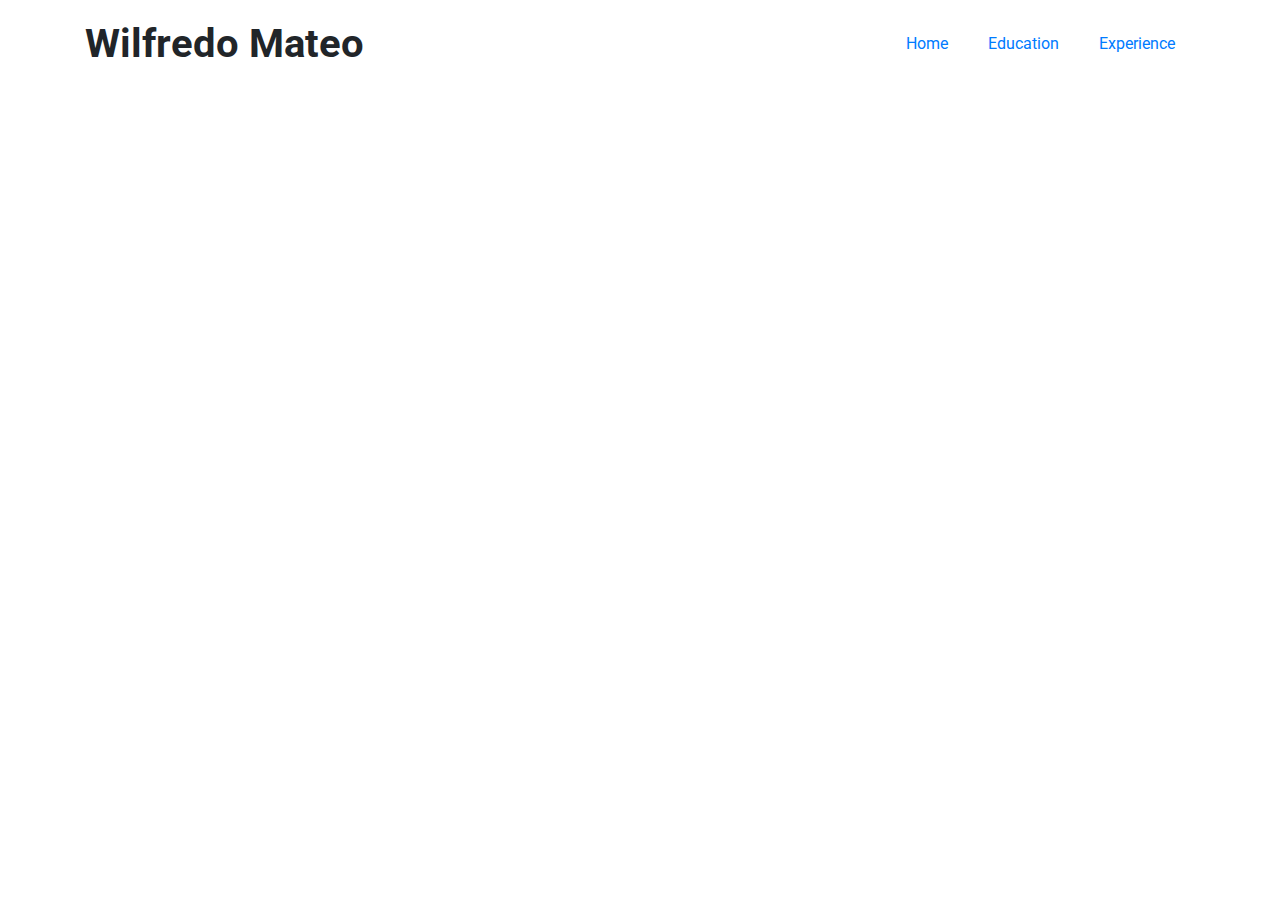
==== about.html @ b40329fc "Created the about page" ====
<!DOCTYPE html>
<html lang="en">
  <head>
    <title>About - Wilfredo Mateo</title>
    <meta charset="utf-8" />
    <link rel="stylesheet" href="https://stackpath.bootstrapcdn.com/bootstrap/4.3.1/css/bootstrap.min.css">
    <link href='https://fonts.googleapis.com/css?family=Roboto:300,400,700' rel='stylesheet' type='text/css'>
    <link href="style.css" type="text/css" rel="stylesheet">
  </head>
  <body>
    <header class="container">
      <div class="row">
        <h1 class="col-sm-6">
          Wilfredo Mateo
        </h1>
        <nav class="col-sm-6 text-right">
          <a href="index.html">Home</a>
          <a href="education.html">Education</a>
          <a href="experience.html">Experience</a>
        </nav>
      </div>

    </header>

  </body>
</html>
---- style.css ----
body {
	font-family: Roboto, sans-serif;
	background-image: url('/photos/hadley-unsplash.jpg');
  }
  
  header {
	padding: 20px 0;
  }
  
  header .row,
  footer .row {
	display: flex;
	align-items: center;
  }
  
  h1 {
	font-weight: 700;
	margin: 0;
  }
  
  nav {
	display: flex;
	justify-content: flex-end;
  }
  
  a {
	padding: 0 20px;
	margin: 0;
  }
  
  .jumbotron {
	display: flex;
	align-items: center;
	background-image: url('/photos/james-harrison-unsplash.jpg');
	background-size: cover;
	color: #ffffff;
	height: 400px;
  }
  
  .jumbotron h2 {
	font-size: 60px;
	font-weight: 700;
	margin: 0;
	color: #fff;
  }
  
  .jumbotron h3 {
	margin: 0 0 20px;
	color: #fff;
  }
  
  section .row img {
	margin: 0 0 30px;
	width: 100%;
  }
  
  .col-md-6 {
	margin: 0 0 30px;
  }
  
  .btn.btn-primary {
	border-radius: 2px;
	border: 0px;
	color: #fbd1d5;
	background-color: #ffffff;
  }
  
  .btn.btn-primary:hover {
	color: #ffffff;
	background-color: #fbd1d5;
  }
  
  .btn-secondary {
	background-color: #2a70e0;
	color: #ffffff;
	margin: 0 0 30px;
  }
  
  .portrait {
	width:  350px;
	height: 300px;
  }
  
  figure img {
	width: 100%;
	height: auto;
  }
  
  figure {
	margin-bottom: 30px;
  }
  
  footer {
	font-size: 12px;
	padding: 20px 0;
  }
  
  footer .col-sm-8 {
	display: flex;
	justify-content: flex-end;
  }
  
  footer ul {
	list-style: none;
  }
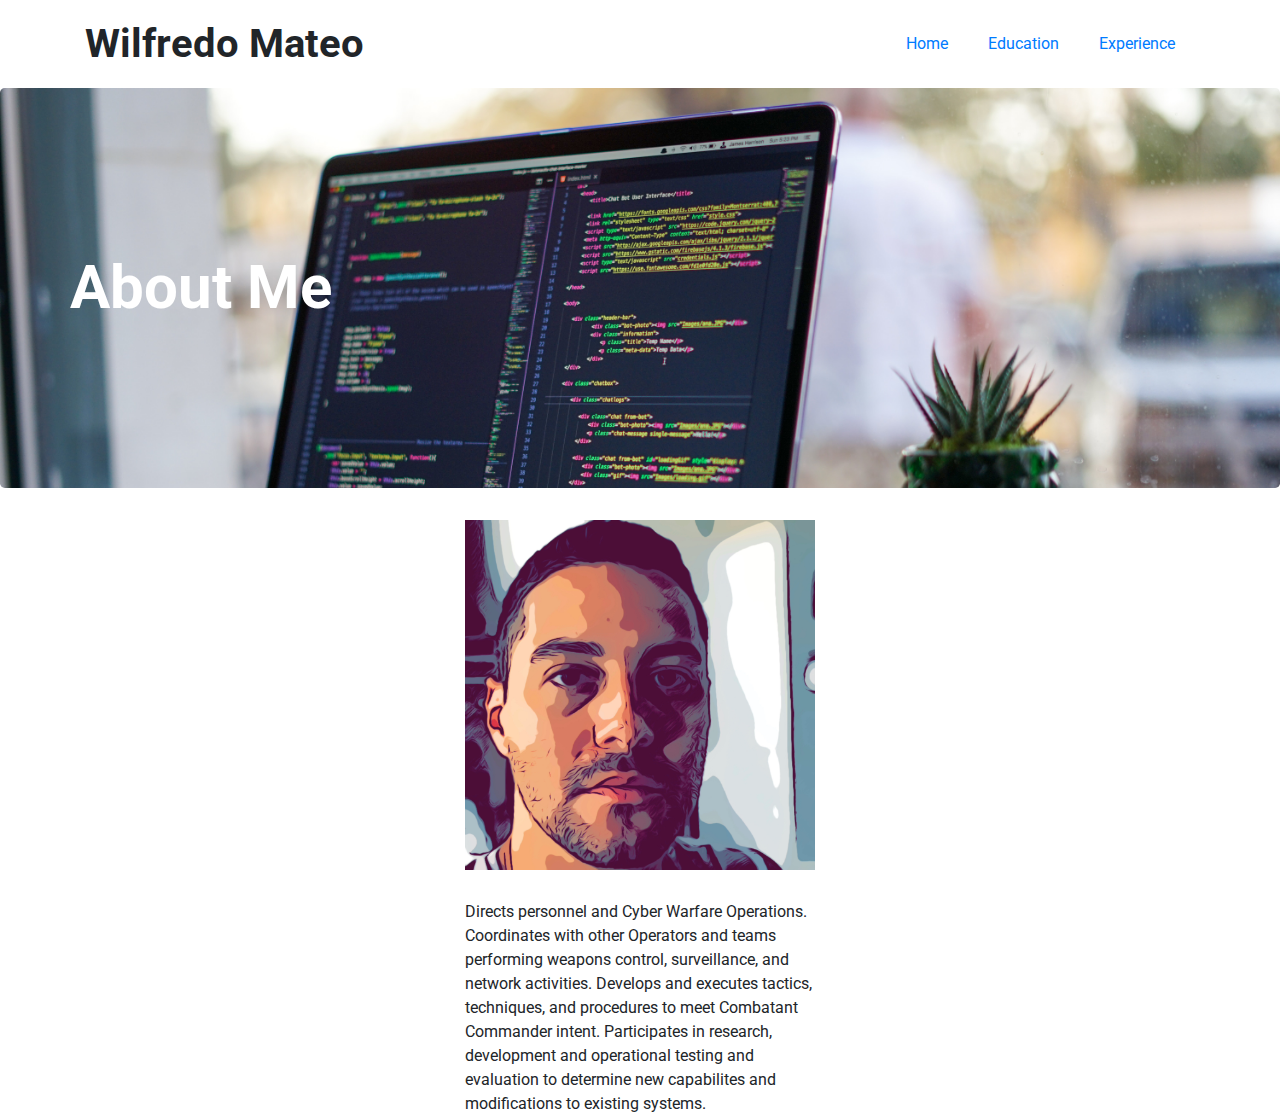
==== commit c99e1250: "Added to about page" ====
--- a/about.html
+++ b/about.html
@@ -19,8 +19,22 @@
           <a href="experience.html">Experience</a>
         </nav>
       </div>
-
-    </header>
-
+	</header>
+	<section class="jumbotron">
+		<div class="container">
+		  <div class="row">
+			<h2>About Me</h2>
+		  </div>
+		</div>
+	</section>
+	<section class="container">
+		<div class="row justify-content-center">
+		  <div class="portrait">
+			<img src="/photos/mateo2.jpg">
+			<p>Directs personnel and Cyber Warfare Operations. Coordinates with other Operators and teams performing weapons control, surveillance, and network activities. Develops and executes tactics, techniques, and procedures to meet Combatant Commander intent. Participates in research, development and operational testing and evaluation to determine new capabilites and modifications to existing systems.</p>
+			
+		  </div>
+		</div>
+	  </section>
   </body>
 </html>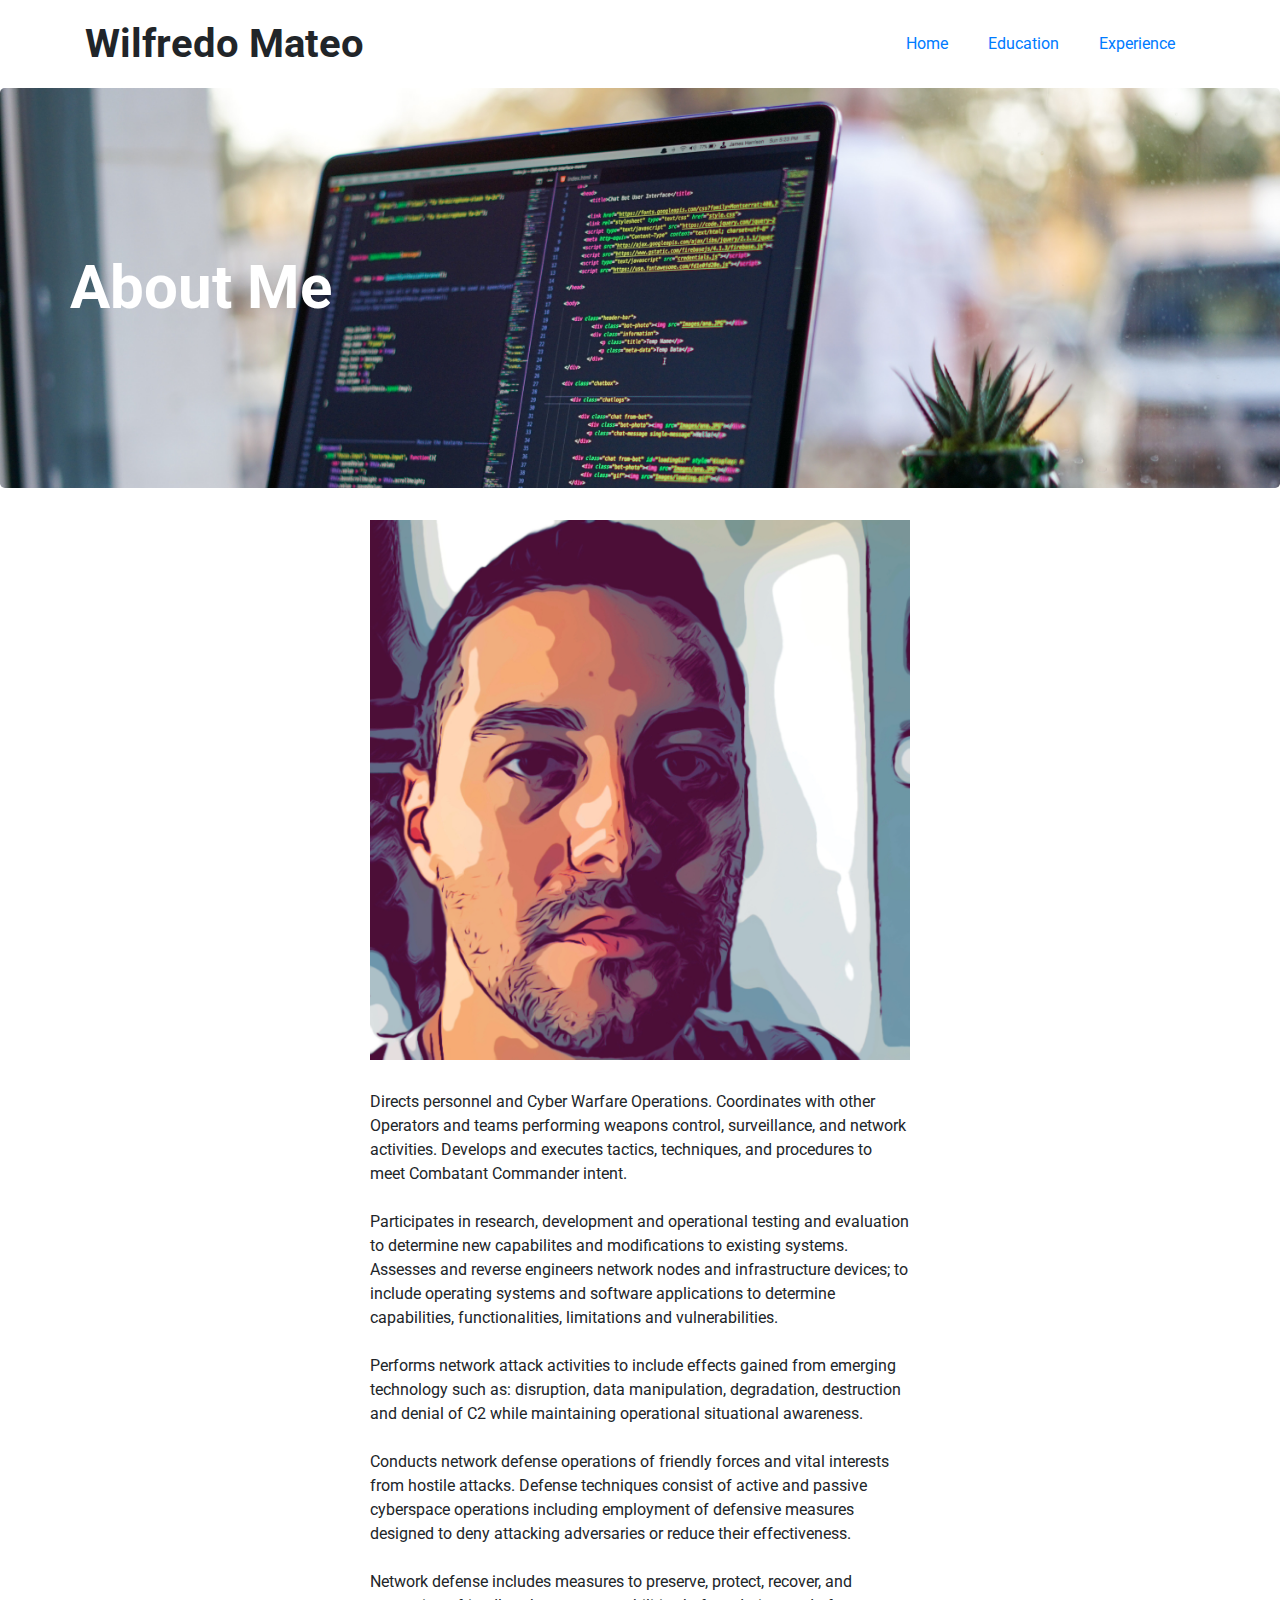
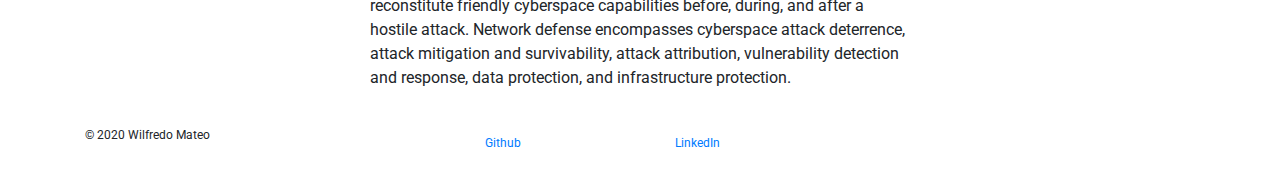
==== commit 5ed750f8: "Completed about page" ====
--- a/about.html
+++ b/about.html
@@ -27,14 +27,38 @@
 		  </div>
 		</div>
 	</section>
-	<section class="container">
+    <section class="container">
 		<div class="row justify-content-center">
-		  <div class="portrait">
+		  <div class="col-sm-6">
 			<img src="/photos/mateo2.jpg">
-			<p>Directs personnel and Cyber Warfare Operations. Coordinates with other Operators and teams performing weapons control, surveillance, and network activities. Develops and executes tactics, techniques, and procedures to meet Combatant Commander intent. Participates in research, development and operational testing and evaluation to determine new capabilites and modifications to existing systems.</p>
-			
-		  </div>
+			<p>Directs personnel and Cyber Warfare Operations. Coordinates with other Operators and teams performing weapons control, 
+				surveillance, and network activities. Develops and executes tactics, techniques, and procedures to meet Combatant Commander 
+				intent.<br><br>Participates in research, development and operational testing and evaluation to determine new capabilites and 
+				modifications to existing systems. Assesses and reverse engineers network nodes and infrastructure devices; to include operating 
+				systems and software applications to determine capabilities, functionalities, limitations and vulnerabilities.<br><br>
+				Performs network attack activities to include effects gained from emerging technology such as: disruption, data 
+				manipulation, degradation, destruction and denial of C2 while maintaining operational situational awareness.<br><br>
+				Conducts network defense operations of friendly forces and vital interests from hostile attacks. Defense techniques 
+				consist of active and passive cyberspace operations including employment of defensive measures designed to deny 
+				attacking adversaries or reduce their effectiveness.<br><br>Network defense includes measures to preserve, protect, 
+				recover, and reconstitute friendly cyberspace capabilities before, during, and after a hostile attack. Network defense 
+				encompasses cyberspace attack deterrence, attack mitigation and survivability, attack attribution, vulnerability detection 
+				and response, data protection, and infrastructure protection.</p>
+			</div>
 		</div>
 	  </section>
+		<footer class="container">
+	  <div class="row">
+		<p class="col-sm-4">
+		  &copy; 2020 Wilfredo Mateo
+		</p>
+		<div class="col-sm-2">
+		  <a href="https://github.com/wilfredomateo">Github</a>
+		</div>
+		<div class="col-sm-2">
+		  <a href="https://www.linkedin.com/in/wilfredo-mateo-b6959974?trk=pub-pbmap">LinkedIn</a>
+		</div>
+	  </div>
+	</footer>
   </body>
 </html>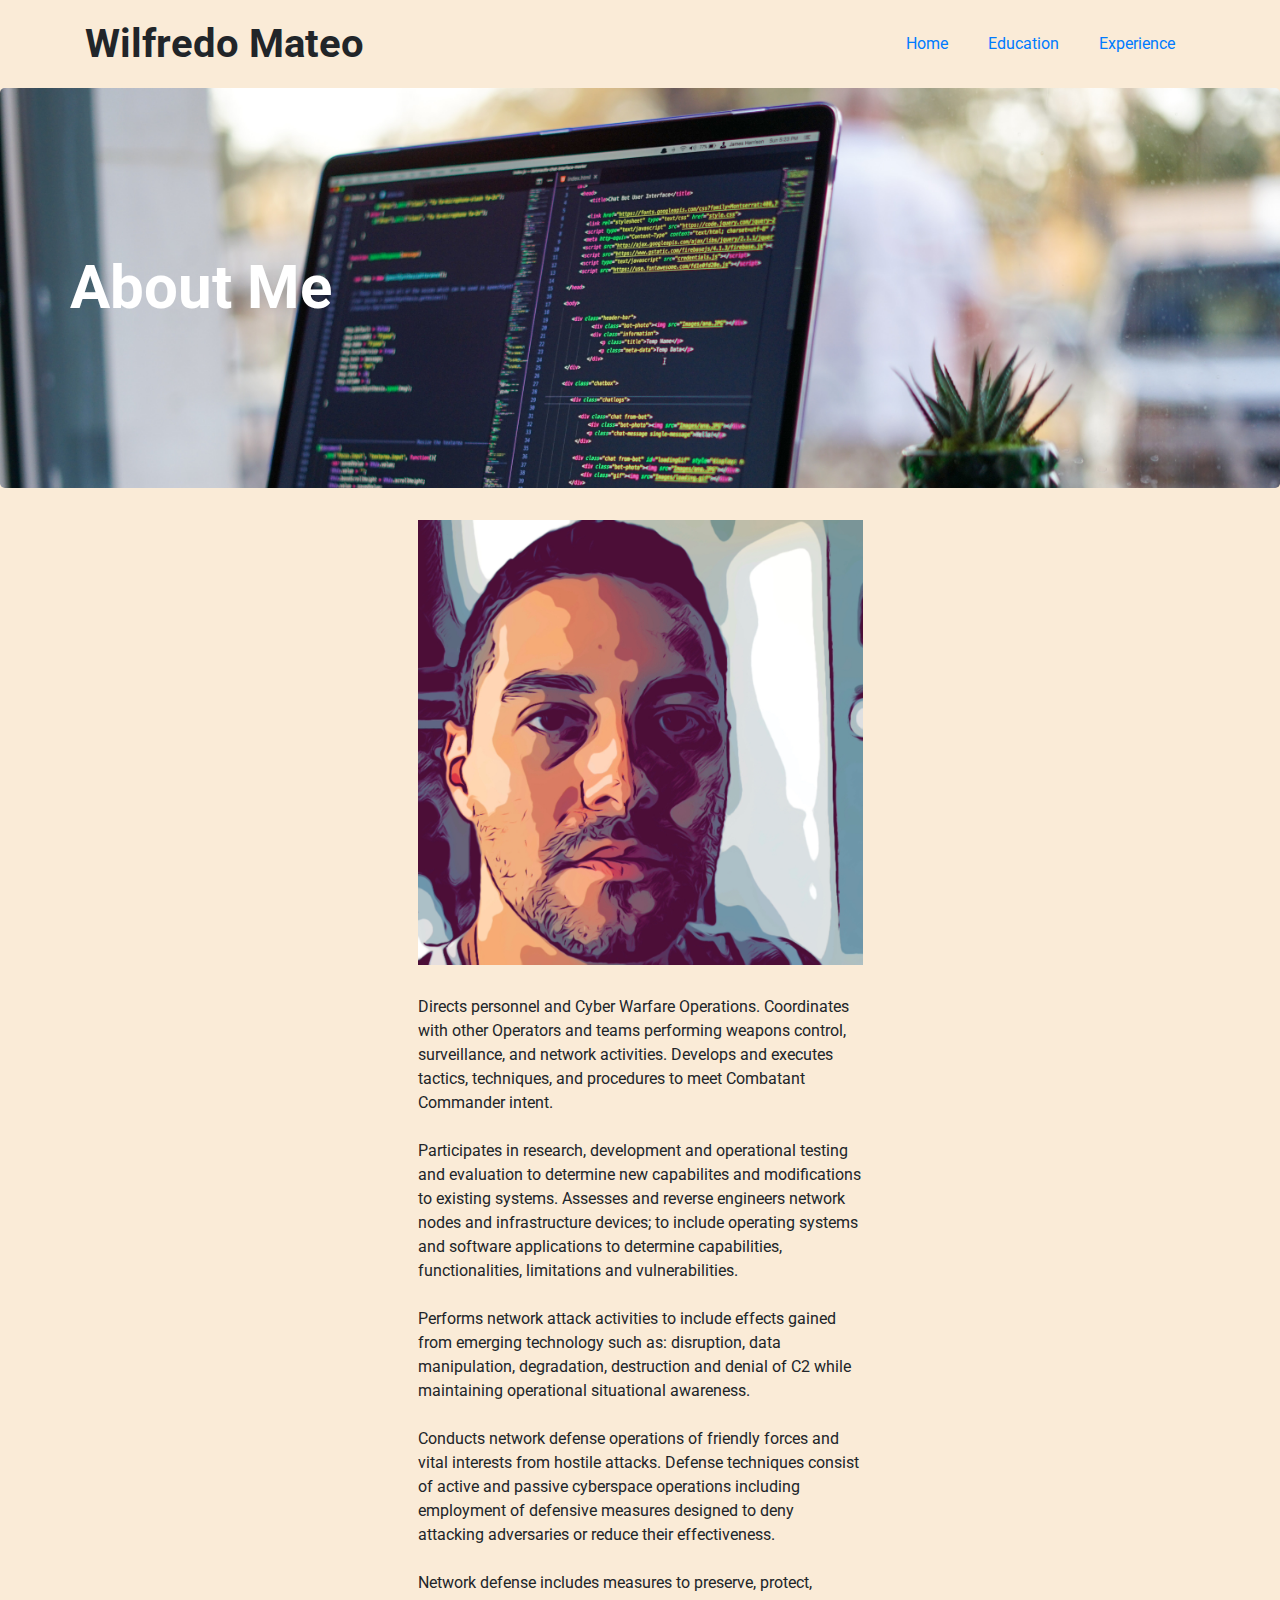
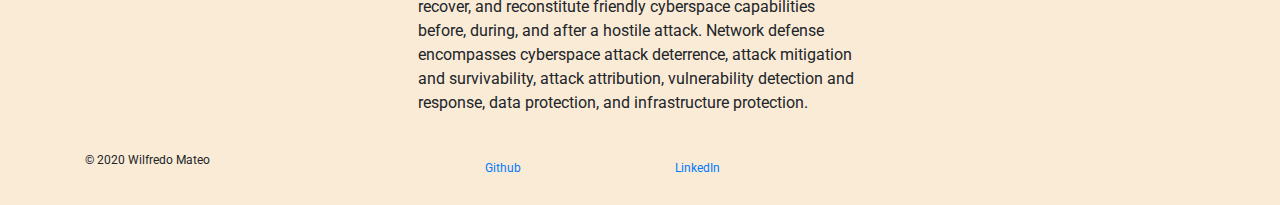
==== commit ee21ab19: "added new icons and minor edits made to layout" ====
--- a/about.html
+++ b/about.html
@@ -29,7 +29,7 @@
 	</section>
     <section class="container">
 		<div class="row justify-content-center">
-		  <div class="col-sm-6">
+		  <div class="col-sm-5">
 			<img src="/photos/mateo2.jpg">
 			<p>Directs personnel and Cyber Warfare Operations. Coordinates with other Operators and teams performing weapons control, 
 				surveillance, and network activities. Develops and executes tactics, techniques, and procedures to meet Combatant Commander 
--- a/style.css
+++ b/style.css
@@ -1,6 +1,6 @@
 body {
 	font-family: Roboto, sans-serif;
-	background-image: url('/photos/hadley-unsplash.jpg');
+	background-color: antiquewhite;
   }
   
   header {
@@ -77,8 +77,15 @@
   }
   
   .portrait {
-	width:  350px;
-	height: 300px;
+	width:  300px;
+	height: 350px;
+  }
+
+  .center {
+	display: flex;
+	justify-content: center;
+	align-items: center;
+	padding-bottom: 50px;
   }
   
   figure img {
@@ -103,4 +110,5 @@
   footer ul {
 	list-style: none;
   }
+
   